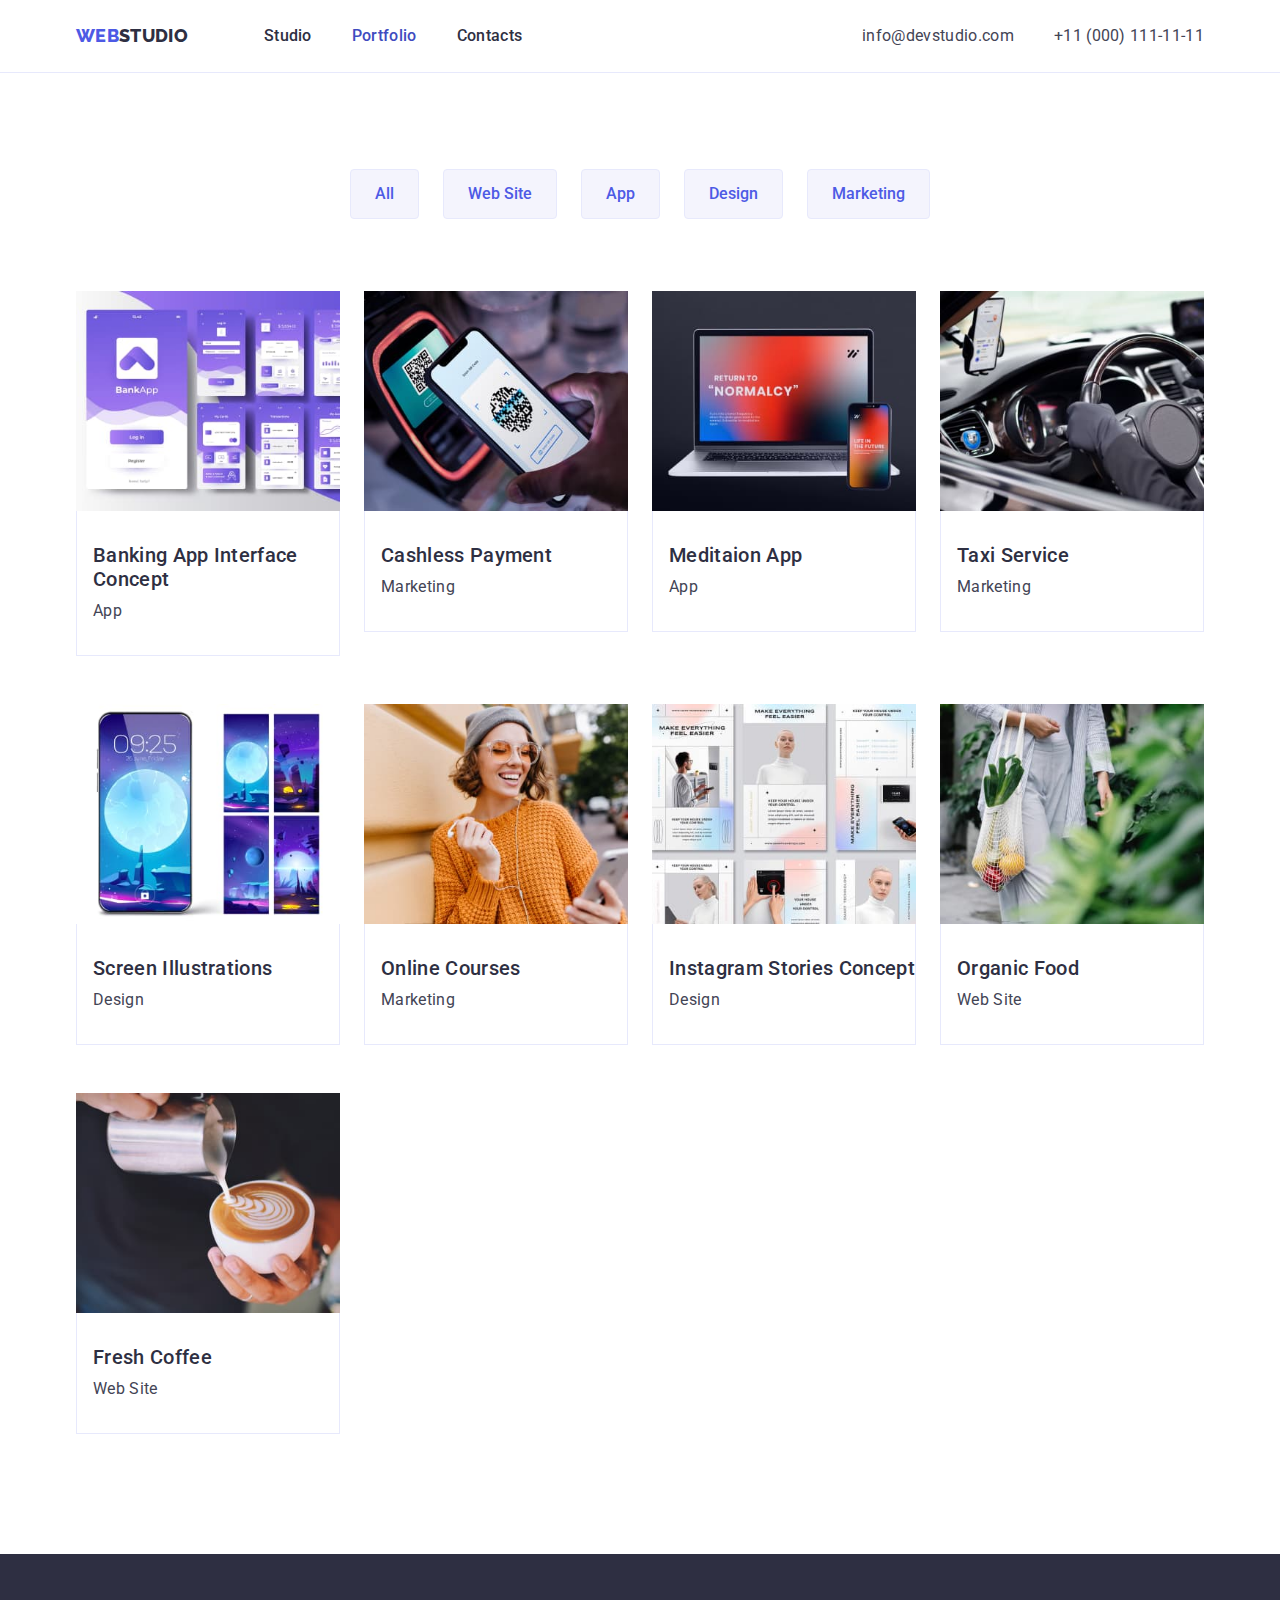
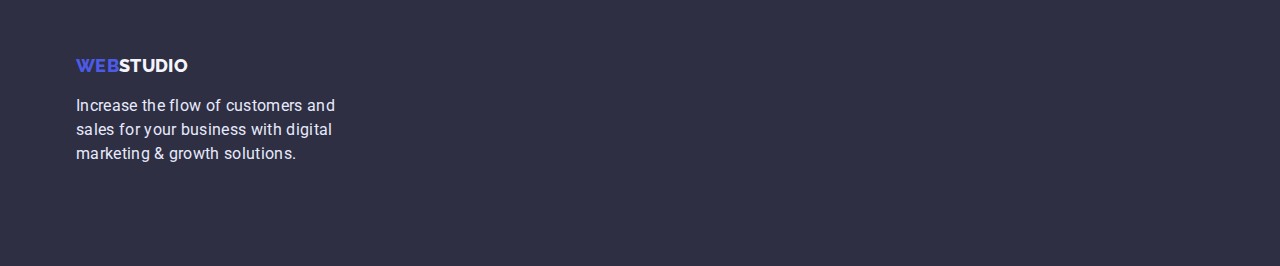
==== portfolio.html @ 9a0416f7 "Initial commit" ====
<!DOCTYPE html>
<html lang="en">
<head>
    <meta charset="UTF-8">
    <meta http-equiv="X-UA-Compatible" content="IE=edge">
    <meta name="viewport" content="width=device-width, initial-scale=1.0">
    <title>WebStudio</title>
    <!--Fonts-->
    <link rel="preconnect" href="https://fonts.googleapis.com">
    <link rel="preconnect" href="https://fonts.gstatic.com" crossorigin>
    <link href="https://fonts.googleapis.com/css2?family=Raleway:wght@800&family=Roboto:wght@400;500;700&display=swap"
        rel="stylesheet">
        <link rel="stylesheet" href="https://cdn.jsdelivr.net/npm/modern-normalize@1.1.0/modern-normalize.min.css">
    <!--Custom styles-->
    <link rel="stylesheet" href="./css/styles.css" />
</head>
<body>
    <!--Heder section-->
    <header class="main-header">
       <div class="header-container container">
       <nav class="nav">
       <a class="logo link" href="./index.html">
           <span class="accent-logo">Web</span>Studio
            </a>
            <ul class="menu list">
                <li class="menu-item">
                    <a class="menu-link link" href="./index.html">Studio</a>
                </li>
                <li class="menu-item">
                    <a class="menu-link link current" href="./portfolio.html">Portfolio</a>
                </li>
                <li class="menu-item">
                    <a class="menu-link link" href="">Contacts</a>
                </li>
            </ul>
        </nav>
        <ul class="contact list">
            <li><a class="mail link" href="mailto:">info@devstudio.com</a></li>
            <li><a class="phone link" href="tel:+110001111111">+11 (000) 111-11-11</a></li>
        </ul>
    </div>
</header>
    <main>
        <!--Filters-->
        <section class="filters">
        <div class="container">
                <h1 class="visually-hidden" >Filters</h1>
                <ul class="btn-list list">
                <li class="btn-item">
                    <button class="button" type="button">All</button>
                </li>
                <li class="btn-item">
                    <button class="button" type="button">Web Site</button>
                </li>
                <li class="btn-item">
                    <button class="button" type="button">App</button>
                </li>
                <li class="btn-item">
                    <button class="button" type="button">Design</button>
                </li>
                <li class="btn-item">
                    <button class="button" type="button">Marketing</button>
                </li>
            </ul>
            <ul class="card-set portfolio-list list">
                <li class="card-set-item img-item">
                    <img
                    src="./images/Portfolio/appimg1.jpg"
                    alt="app"
                    width="360"
                    />
                    <div class="portfolio-wrapper">
                    <h2 class="caption">Banking App Interface Concept</h2>
                    <p class="text">App</p>
                </div>
                </li>
                <li class="card-set-item img-item">
                    <img class="img"
                    src="./images/Portfolio/marketingimg1.jpg"
                    alt="Marketing"
                    width="360"
                    />
                    <div class="portfolio-wrapper">
                    <h2 class="caption">Cashless Payment</h2>
                    <p class="text">Marketing</p>
                </div>
                </li>
                <li class="card-set-item img-item">
                    <img class="img"
                    src="./images/Portfolio/appimg2.jpg"
                    alt="app"
                    width="360"
                    />
                    <div class="portfolio-wrapper">
                    <h2 class="caption">Meditaion App</h2>
                    <p class="text">App</p>
                </div>
                </li>
                <li class="card-set-item img-item">
                    <img class="img"
                    src="./images/Portfolio/marketingimg2.jpg"
                    alt="Marketing"
                    width="360"
                    />
                    <div class="portfolio-wrapper">
                    <h2 class="caption">Taxi Service</h2>
                    <p class="text">Marketing</p>
                </div>
                </li>
                <li class="card-set-item img-item">
                    <img class="img"
                    src="./images/Portfolio/designimg1.jpg"
                    alt="Design"
                    width="360"
                    />
                    <div class="portfolio-wrapper">
                    <h2 class="caption">Screen Illustrations</h2>
                    <p class="text">Design</p>
                </div>
                </li>
                <li class="card-set-item img-item">
                    <img class="img"
                    src="./images/Portfolio/marketing3.jpg"
                    alt="Marketing"
                    width="360"
                    />
                    <div class="portfolio-wrapper">
                    <h2 class="caption">Online Courses</h2>
                    <p class="text">Marketing</p>
                </div>
                </li>
                <li class="card-set-item img-item">
                    <img class="img"
                    src="./images/Portfolio/designimg2.jpg"
                    alt="Design"
                    width="360"
                    />
                    <div class="portfolio-wrapper">
                    <h2 class="caption">Instagram Stories Concept</h2>
                    <p class="text">Design</p>
                </div>
                </li>
                <li class="card-set-item img-item">
                    <img class="img"
                    src="./images/Portfolio/webimg1.jpg"
                    alt="Web Site"
                    width="360"
                    />
                    <div class="portfolio-wrapper">
                    <h2 class="caption">Organic Food</h2>
                    <p class="text">Web Site</p>
                </div>
                </li>
                <li class="card-set-item img-item">
                    <img class="img"
                    src="./images/Portfolio/webimg2.jpg"
                    alt="Web Site"
                    width="360"
                    />
                    <div class="portfolio-wrapper">
                    <h2 class="caption">Fresh Coffee</h2>
                    <p class="text">Web Site</p>
                </div>
                </li>
            </ul>
        </div>
        </section>
        </main>
    <!--Footer section-->
    <footer class="footer">
        <div class="container">
            <a class="logo link" href="./index.html">
                <span class="accent-logo">Web</span><span class="accent-logo-two">Studio</span>
            </a>
            <p class="text light-text">Increase the flow of customers and sales for your business with digital marketing &
                growth solutions.</p>
        </div>
    </footer>
</body>
</html>
---- css/styles.css ----
:root {
    /* Font */
--main-font: Roboto, sans-serif;
--secondary-font: Raleway, sans-serif;
    /* Colors */
--primary-brand: #4D5AE5;
--pressed-state: #404BBF;
--dark: #2E2F42;
--success: #31D0AA;
--success-75: rgba(49, 208, 170, 0,75);
--success-50: rgba(49, 208, 170, 0,50);
--success-10: rgba(49, 208, 170, 0,10);
--text: #434455;
--subtle-text: #8E8F99;
--accent: #E7E9FC;
--light: #F4F4FD;
--modal-overlay: #2E2F42;
--hero-background: #2E2F42;
--background-white: #FFFFFF;
--white-text: #FFFFFF;

/* Others */
--indent: 24px;
--items: 4;
}

body {
   font-family: 'Roboto', sans-serif;
   color:var(--text);
   background-color: var(--background-white);
   font-size: 16px;
   letter-spacing: 0.02em;
}
 
/* RESET START */
h1,
h2,
h3,
h4,
h5,
h6,
p {
    margin-top: 0;
    margin-bottom: 0;
}

ul {
    margin-top: 0;
    margin-bottom: 0;
    padding-left: 0;
    list-style: none;
}

a {
    color: currentColor;
    text-decoration: none;
}

button {
    cursor: pointer;
}

img {
    display: block;
    max-width: 100%;
    height: auto;
}

.container {
    width: 1158px;
    margin-left: auto;
    margin-right: auto;
    padding-left: 15px;
    padding-right: 15px;
}

.visually-hidden {
    position: absolute;
    margin: -1px;
    border: 0;
    padding: 0;
    white-space: nowrap;
    height: 1px;
    clip-path: inset(100%);
    clip: rect(0 0 0 0);
    width: 1px;
    overflow: hidden;
}

/* RESET END */
.list {
    list-style: none;
}

.link {
    text-decoration: none;
}

/* CARD SET */
.card-set {
    display: flex;
    flex-wrap: wrap;

    gap: var(--indent);
}

.card-set-item {
    flex-basis: calc((100% - (var(--indent) * (var(--items) - 1))) / var(--items));
}
/* HEDER SECTION */

.main-header {
    background-color: var(--background-white);
    border-bottom: 1px solid var(--accent)
}

.header-container{
    display: flex;
    align-items: center;
}

.nav{
    margin-right: auto;
    display: flex;
    align-items: center;
}

.logo {
    height: 24px;
    font-family: var(--secondary-font);
    font-weight: 800;
    font-size: 18px;
    line-height: 1.33;
    color: var(--dark);
    text-transform: uppercase;
    margin-right: 76px;
}

.accent-logo {
    color: var(--primary-brand);
    
}

.menu {
    display: flex;
    gap: 40px;
}

.menu-link {
    display: block;
    font-family: var(--main-font);
    font-weight: 500;
    font-size: 16px;
    line-height: 1.5;
    color: var(--modal-overlay);
    padding-top: 24px;
    padding-bottom: 24px;
}

.menu-link:hover,
.menu-link:focus {
    color: var(--pressed-state);
}

.menu-item .current {
    color: var(--pressed-state);
}

.mail {
    font-family: var(--main-font);
    font-weight: 400;
    font-size: 16px;
    line-height: 1.5;
    color: var(--text);
    padding-top: 20px;
    padding-bottom: 20px;
}

.phone {
    font-family: var(--main-font);
    font-weight: 400;
    font-size: 16px;
    line-height: 1.5;
    color: var(--text);
    padding-top: 20px;
    padding-bottom: 20px;
}

.mail:hover,
.mail:focus {
    color: var(--pressed-state);
}

.contact {
    display: flex;
    gap: 40px;   
}

/* HERO SECTION */

.hero {
    background-color: var(--hero-background);
    padding-top: 188px;
    padding-bottom: 188px;
}

.main-title {
    text-align: center;
    font-family: var(--main-font);
    font-weight: 700;
    font-size: 56px;
    line-height: 1.07;
    color: var(--white-text);
    background: var(--modal-overlay);
    width: 494px;
    margin: auto;
    display: block;
    margin-bottom: 48px;
}

.btn {
    padding-top: 16px;
    padding-bottom: 16px;
    padding-left: 32px;
    padding-right: 32px;
    box-shadow: 0px 4px 4px rgba(0, 0, 0, 0.15);
    border-radius: 4px;
    border: 0;
    font-family: var(--main-font);
    font-weight: 500;
    font-size: 16px;
    line-height: 1.5;
    color: var(--white-text);
    background-color: var(--primary-brand);
    margin: auto;
    display: block;
}

.btn:hover,
.btn:focus {
    color: var(--pressed-state);
}

/* ABOUT SECTION */

.about {
    padding-top: 120px;
    padding-bottom: 120px;
}

.about-list {
--items: 4;
--indent: 20px;
}

.caption {
    font-family: var(--main-font);
    font-weight: 500;
    font-size: 20px;
    line-height: 1.2;
    color: var(--modal-overlay);
    margin-bottom: 8px;
}

.text-item {
    width: 264px;
}
.text {
    font-family: var(--main-font);
    font-weight: 400;
    font-size: 16px;
    line-height: 1.5;
    color: var(--text);
}

/* WHAT ARE WE DOING SECTION */

.our-projects {
    padding-bottom: 120px;
}
    
.heading {
    font-family: var(--main-font);
    font-weight: 700;
    font-size: 36px;
    line-height: 1.11;
    color: var(--modal-overlay);
    margin-bottom: 72px;
    text-align: center;
}

.projects-list {
    --items: 3;
    --indent: 20px;
}

/* TEAM SECTION */
.team {
    background: var(--light);
    padding-top: 120px;
    padding-bottom: 120px;
}

.team-list {
    --items: 4;
}

.team-wrapper {
     padding-top: 32px;
     padding-bottom: 32px;
     background: var(--background-white);
     box-shadow: 0px 1px 6px rgba(46, 47, 66, 0.08), 0px 1px 1px rgba(46, 47, 66, 0.16), 0px 2px 1px rgba(46, 47, 66, 0.08);
     border-radius: 0px 0px 4px 4px;
}

.img-item {
    width: 264px;
}

.text-center{
    text-align: center;
}

.text-center-two {
    text-align: center;
    padding-bottom: 3;
}

/* FOOTER SECTION */

.footer {
    background: var(--hero-background);
    padding-top: 100px;
    padding-bottom: 100px;
}

.accent-logo-two {
    color: var(--light);
}

.light-text {
    color: var(--accent);
    margin-top: 16px;
    width: 264px;
}

/* PORTFOLIO */

/* FILTERS */

.filters{
padding-top: 96px;
padding-bottom: 120px;
}

.btn-list {
    display: flex;
    justify-content: center;
    gap: 24px;
    margin-bottom: 72px;
}

.button {
    font-family: var(--main-font);
    font-weight: 500;
    font-size: 16px;
    line-height: 1.5;
    color: var(--primary-brand);
    background: var(--light);
    padding: 12px 24px;
    border: 1px solid var(--accent);
    border-radius: 4px;
}

.button:hover,
.button:focus {
    color: var(--white-text);
    background: var(--pressed-state);
}

.portfolio-list {
    --indent: 48px 24px;
    --items: 3;
}

.portfolio-wrapper {
    padding-top: 32px;
    padding-bottom: 32px;
    padding-left: 16px;
    background: var(--background-white);
    border: 1px solid var(--accent);
    border-top: none;
}
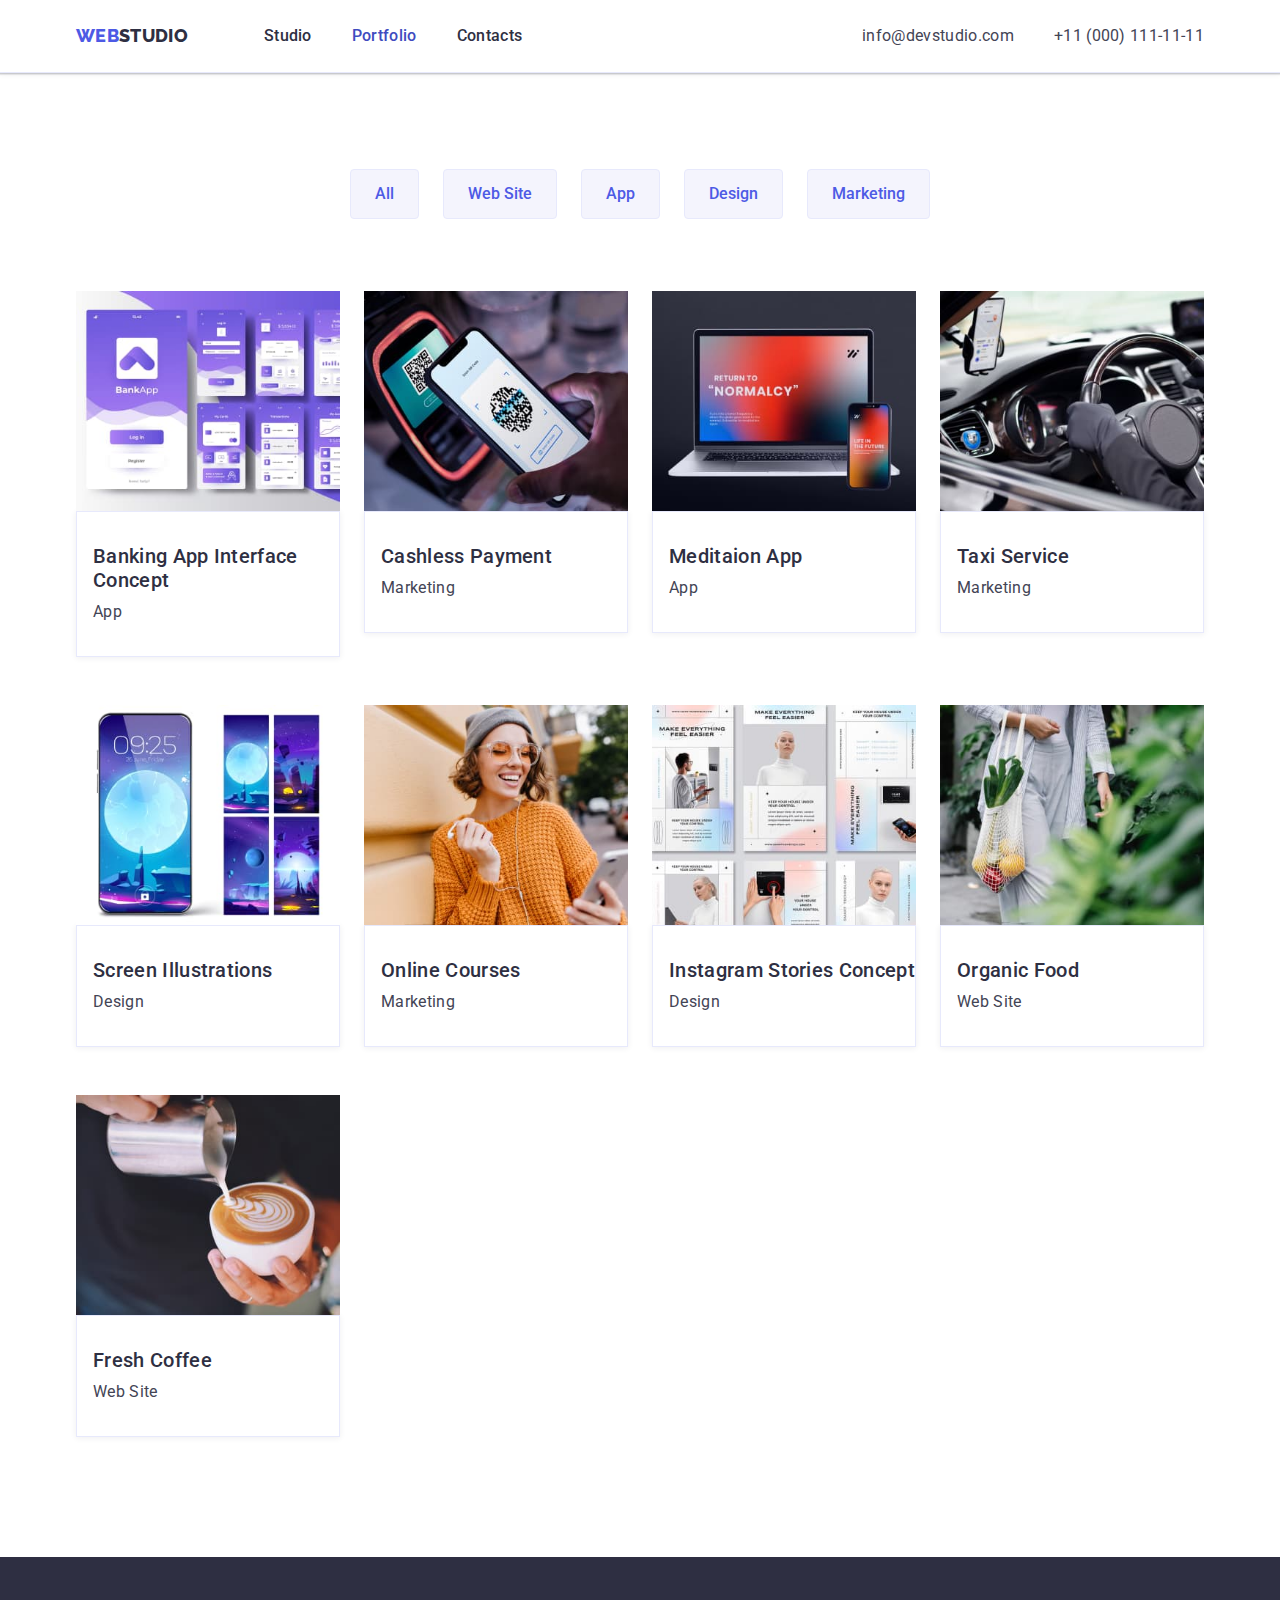
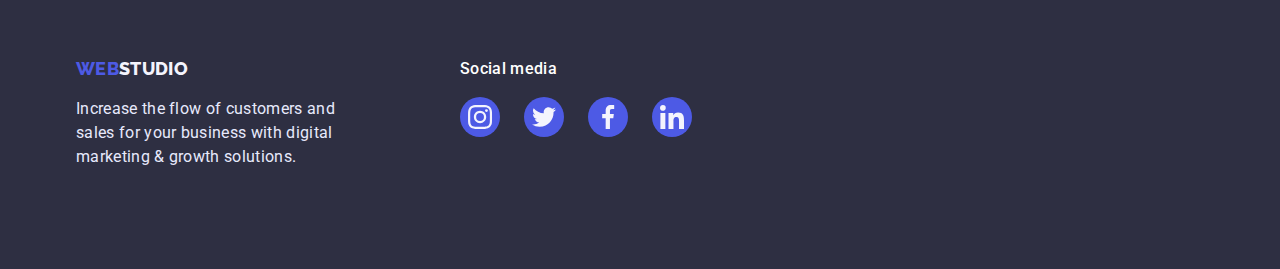
==== commit 0a3f3f74: "Add icons.svg" ====
--- a/portfolio.html
+++ b/portfolio.html
@@ -167,14 +167,49 @@
         </section>
         </main>
     <!--Footer section-->
-    <footer class="footer">
-        <div class="container">
+<footer class="footer">
+    <div class="footer-container container">
+        <section class="text-footer">
             <a class="logo link" href="./index.html">
                 <span class="accent-logo">Web</span><span class="accent-logo-two">Studio</span>
             </a>
-            <p class="text light-text">Increase the flow of customers and sales for your business with digital marketing &
-                growth solutions.</p>
-        </div>
-    </footer>
+            <p class="text light-text">Increase the flow of customers and sales for your business with digital marketing
+                & growth solutions.</p>
+        </section>
+        <section class="social-footer">
+            <h2 class="social-text">Social media</h2>
+            <ul class="social-list list">
+                <li class="social-list-item">
+                    <a href="" class="social-list-link">
+                        <svg class="social-list-icon" widt="24" height="24">
+                            <use href="./images/icons.svg#icon-instagram"></use>
+                        </svg>
+                    </a>
+                </li>
+                <li class="social-list-item">
+                    <a href="" class="social-list-link">
+                        <svg class="social-list-icon" widt="24" height="24">
+                            <use href="./images/icons.svg#icon-twitter"></use>
+                        </svg>
+                    </a>
+                </li>
+                <li class="social-list-item">
+                    <a href="" class="social-list-link">
+                        <svg class="social-list-icon" widt="24" height="24">
+                            <use href="./images/icons.svg#icon-facebook"></use>
+                        </svg>
+                    </a>
+                </li>
+                <li class="social-list-item">
+                    <a href="" class="social-list-link">
+                        <svg class="social-list-icon" widt="24" height="24">
+                            <use href="./images/icons.svg#icon-linkedin"></use>
+                        </svg>
+                    </a>
+                </li>
+            </ul>
+        </section>
+    </div>
+</footer>
 </body>
 </html>--- a/css/styles.css
+++ b/css/styles.css
@@ -111,12 +111,16 @@
 
 .main-header {
     background-color: var(--background-white);
-    border-bottom: 1px solid var(--accent)
+    border-bottom: 1px solid var(--accent);
+    box-shadow: 0px 2px 1px rgba(46, 47, 66, 0.08),
+                0px 1px 1px rgba(46, 47, 66, 0.16),
+                0px 1px 6px rgba(46, 47, 66, 0.08);
 }
 
 .header-container{
     display: flex;
     align-items: center;
+    
 }
 
 .nav{
@@ -202,6 +206,8 @@
     background-color: var(--hero-background);
     padding-top: 188px;
     padding-bottom: 188px;
+    background-image: linear-gradient(rgba(46, 47, 66, 0.7),rgba(46, 47, 66, 0.7)), url(../images/bacimg.jpg);
+    background-size: cover;
 }
 
 .main-title {
@@ -211,7 +217,7 @@
     font-size: 56px;
     line-height: 1.07;
     color: var(--white-text);
-    background: var(--modal-overlay);
+    /* background: var(--modal-overlay); */
     width: 494px;
     margin: auto;
     display: block;
@@ -253,6 +259,17 @@
 --indent: 20px;
 }
 
+.feature {
+    display: flex;
+    justify-content: center;
+    align-items: center;
+    width: 264px;
+    height: 112px;
+    background-color: var(--light);
+    border-radius: 4px;
+    margin-bottom: 8px;
+}
+
 .caption {
     font-family: var(--main-font);
     font-weight: 500;
@@ -265,6 +282,7 @@
 .text-item {
     width: 264px;
 }
+
 .text {
     font-family: var(--main-font);
     font-weight: 400;
@@ -295,10 +313,12 @@
 }
 
 /* TEAM SECTION */
+
 .team {
     background: var(--light);
     padding-top: 120px;
     padding-bottom: 120px;
+    margin-bottom: 130px;
 }
 
 .team-list {
@@ -306,11 +326,11 @@
 }
 
 .team-wrapper {
-     padding-top: 32px;
-     padding-bottom: 32px;
-     background: var(--background-white);
-     box-shadow: 0px 1px 6px rgba(46, 47, 66, 0.08), 0px 1px 1px rgba(46, 47, 66, 0.16), 0px 2px 1px rgba(46, 47, 66, 0.08);
-     border-radius: 0px 0px 4px 4px;
+    padding-top: 32px;
+    padding-bottom: 32px;
+    background: var(--background-white);
+    box-shadow: 0px 1px 6px rgba(46, 47, 66, 0.08), 0px 1px 1px rgba(46, 47, 66, 0.16), 0px 2px 1px rgba(46, 47, 66, 0.08);
+    border-radius: 0px 0px 4px 4px;
 }
 
 .img-item {
@@ -323,10 +343,77 @@
 
 .text-center-two {
     text-align: center;
-    padding-bottom: 3;
-}
-
+    /* padding-bottom: 3; */
+    margin-bottom: 8px;
+}
+
+.social-list {
+    display: flex;
+    justify-content: center;
+    gap: 24px;
+}
+
+.social-list-link {
+    display: flex;
+    justify-content: center;
+    align-items: center;
+    width: 40px;
+    height: 40px;
+    border-radius: 50%;
+    background-color: var(--primary-brand);
+}
+
+.social-list-link:hover,
+.social-list-link:focus {
+    background-color: var(--pressed-state);
+}
+
+.social-list-icon {
+    fill: var(--light);
+}
+
+/* CUSTOMERS */
+
+.customers {
+    margin-bottom: 120px;
+}
+
+.customers-heading{
+    margin-bottom: 72px;
+}
+
+.customers-list {
+    display: flex;
+    gap: 24px;
+}
+
+.customers-list-link {
+    display: flex;
+    justify-content: center;
+    align-items: center;
+    width: 168px;
+    height: 88px;
+    border: 1px solid var(--subtle-text);
+    border-radius: 4px;
+    gap: 24px;
+    fill: var(--subtle-text);
+}
+
+.customers-list-link:hover,
+.customers-list-link:focus {
+    border: 1px solid var(--pressed-state);
+}
+
+.customers-list-icon:hover,
+.customers-list-icon:focus {
+    fill: var(--pressed-state);
+}
 /* FOOTER SECTION */
+
+.footer-container {
+    display: flex;
+    gap: 120px;
+}
 
 .footer {
     background: var(--hero-background);
@@ -334,6 +421,11 @@
     padding-bottom: 100px;
 }
 
+.text-footer {
+    width: 264px;
+}
+
+
 .accent-logo-two {
     color: var(--light);
 }
@@ -344,13 +436,52 @@
     width: 264px;
 }
 
+.media-footer {
+    width: 208px;
+}
+
+.social-text {
+    font-family: var(--main-font);
+    font-weight: 500;
+    font-size: 16px;
+    line-height: 1.5;
+    color: var(--white-text);
+    margin-bottom: 16px;
+}
+
+.media-list {
+    display: flex;
+    justify-content: center;
+    gap: 16px;
+}
+
+.media-list-link {
+    display: flex;
+    justify-content: center;
+    align-items: center;
+    width: 40px;
+    height: 40px;
+    border-radius: 50%;
+    background-color: rgba(255, 255, 255, 0.1);
+
+}
+
+.media-list-link:hover,
+.media-list-link:focus {
+    background-color: var(--success);
+}
+
+.media-list-icon {
+    fill: var(--light);
+}
+
 /* PORTFOLIO */
 
 /* FILTERS */
 
 .filters{
-padding-top: 96px;
-padding-bottom: 120px;
+    padding-top: 96px;
+    padding-bottom: 120px;
 }
 
 .btn-list {
@@ -376,6 +507,10 @@
 .button:focus {
     color: var(--white-text);
     background: var(--pressed-state);
+    box-shadow: 0px 3px 1px rgba(0, 0, 0, 0.1),
+    0px 2px 1px rgba(0, 0, 0, 0.08),
+    0px 2px 2px rgba(0, 0, 0, 0.12);
+    border: var(--pressed-state)
 }
 
 .portfolio-list {
@@ -389,5 +524,11 @@
     padding-left: 16px;
     background: var(--background-white);
     border: 1px solid var(--accent);
-    border-top: none;
-}+    box-shadow: 0px 1px 6px rgba(46, 47, 66, 0.08);
+}
+
+.img-item:hover,
+.img-item:focus {
+    border: 0.5px solid var(--light);
+    box-shadow: 0px 1px 6px rgba(46, 47, 66, 0.08), 0px 1px 1px rgba(46, 47, 66, 0.16), 0px 2px 1px rgba(46, 47, 66, 0.08);
+}
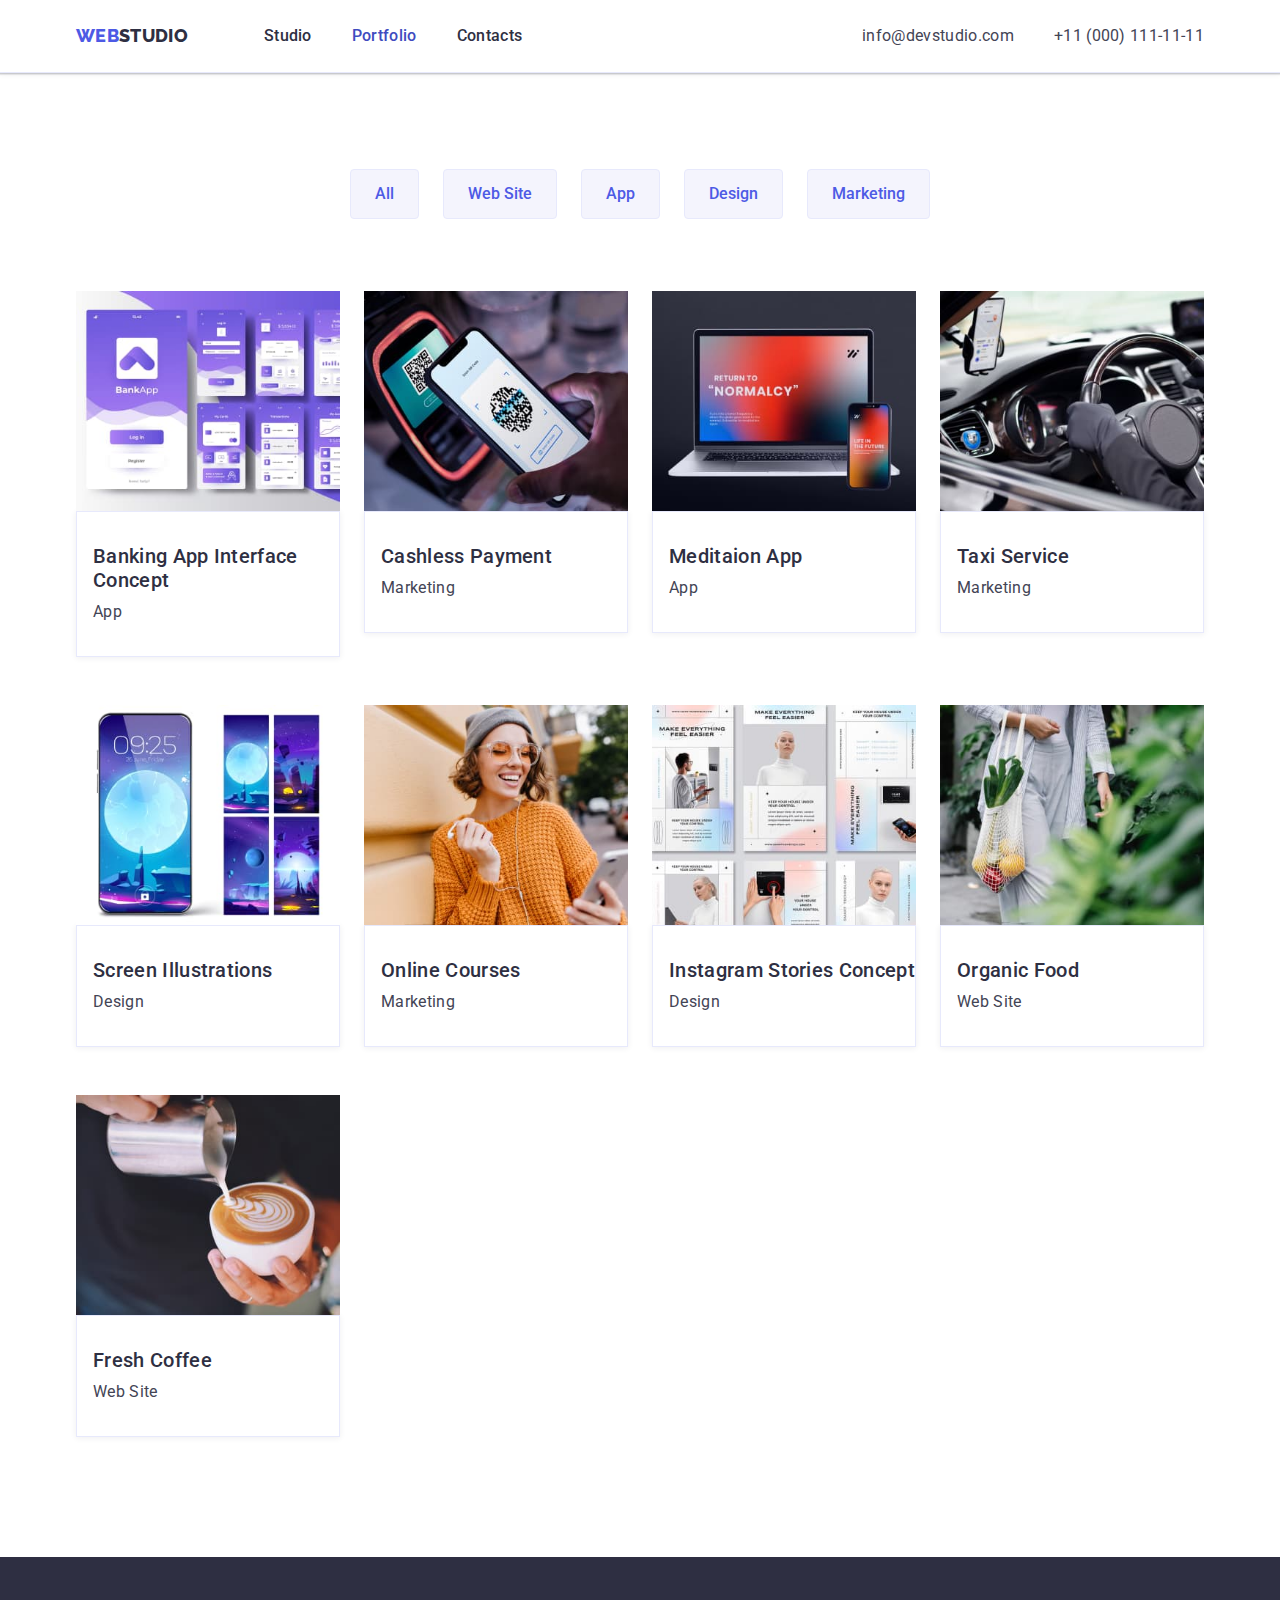
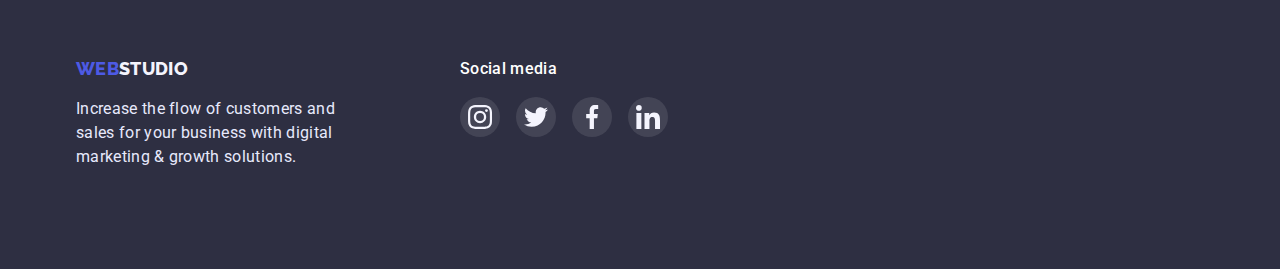
==== commit 4afb476f: "Add changes" ====
--- a/portfolio.html
+++ b/portfolio.html
@@ -64,6 +64,7 @@
             </ul>
             <ul class="card-set portfolio-list list">
                 <li class="card-set-item img-item">
+                    <a class="portfolio-link">
                     <img
                     src="./images/Portfolio/appimg1.jpg"
                     alt="app"
@@ -73,8 +74,10 @@
                     <h2 class="caption">Banking App Interface Concept</h2>
                     <p class="text">App</p>
                 </div>
-                </li>
-                <li class="card-set-item img-item">
+                </a>
+                </li>
+                <li class="card-set-item img-item">
+                    <a class="portfolio-link">
                     <img class="img"
                     src="./images/Portfolio/marketingimg1.jpg"
                     alt="Marketing"
@@ -84,8 +87,10 @@
                     <h2 class="caption">Cashless Payment</h2>
                     <p class="text">Marketing</p>
                 </div>
-                </li>
-                <li class="card-set-item img-item">
+                </a>
+                </li>
+                <li class="card-set-item img-item">
+                    <a class="portfolio-link">
                     <img class="img"
                     src="./images/Portfolio/appimg2.jpg"
                     alt="app"
@@ -95,8 +100,10 @@
                     <h2 class="caption">Meditaion App</h2>
                     <p class="text">App</p>
                 </div>
-                </li>
-                <li class="card-set-item img-item">
+                </a>
+                </li>
+                <li class="card-set-item img-item">
+                    <a class="portfolio-link">
                     <img class="img"
                     src="./images/Portfolio/marketingimg2.jpg"
                     alt="Marketing"
@@ -106,8 +113,10 @@
                     <h2 class="caption">Taxi Service</h2>
                     <p class="text">Marketing</p>
                 </div>
-                </li>
-                <li class="card-set-item img-item">
+                </a>
+                </li>
+                <li class="card-set-item img-item">
+                    <a class="portfolio-link">
                     <img class="img"
                     src="./images/Portfolio/designimg1.jpg"
                     alt="Design"
@@ -117,8 +126,10 @@
                     <h2 class="caption">Screen Illustrations</h2>
                     <p class="text">Design</p>
                 </div>
-                </li>
-                <li class="card-set-item img-item">
+                </a>
+                </li>
+                <li class="card-set-item img-item">
+                    <a class="portfolio-link">
                     <img class="img"
                     src="./images/Portfolio/marketing3.jpg"
                     alt="Marketing"
@@ -128,8 +139,10 @@
                     <h2 class="caption">Online Courses</h2>
                     <p class="text">Marketing</p>
                 </div>
-                </li>
-                <li class="card-set-item img-item">
+                </a>
+                </li>
+                <li class="card-set-item img-item">
+                    <a class="portfolio-link">
                     <img class="img"
                     src="./images/Portfolio/designimg2.jpg"
                     alt="Design"
@@ -139,8 +152,10 @@
                     <h2 class="caption">Instagram Stories Concept</h2>
                     <p class="text">Design</p>
                 </div>
-                </li>
-                <li class="card-set-item img-item">
+                </a>
+                </li>
+                <li class="card-set-item img-item">
+                    <a class="portfolio-link">
                     <img class="img"
                     src="./images/Portfolio/webimg1.jpg"
                     alt="Web Site"
@@ -150,8 +165,10 @@
                     <h2 class="caption">Organic Food</h2>
                     <p class="text">Web Site</p>
                 </div>
-                </li>
-                <li class="card-set-item img-item">
+                </a>
+                </li>
+                <li class="card-set-item img-item">
+                    <a class="portfolio-link">
                     <img class="img"
                     src="./images/Portfolio/webimg2.jpg"
                     alt="Web Site"
@@ -161,6 +178,7 @@
                     <h2 class="caption">Fresh Coffee</h2>
                     <p class="text">Web Site</p>
                 </div>
+                </a>
                 </li>
             </ul>
         </div>
@@ -176,33 +194,33 @@
             <p class="text light-text">Increase the flow of customers and sales for your business with digital marketing
                 & growth solutions.</p>
         </section>
-        <section class="social-footer">
+        <section class="media-footer">
             <h2 class="social-text">Social media</h2>
-            <ul class="social-list list">
-                <li class="social-list-item">
-                    <a href="" class="social-list-link">
-                        <svg class="social-list-icon" widt="24" height="24">
+            <ul class="media-list list">
+                <li class="media-list-item">
+                    <a href="" class="media-list-link">
+                        <svg class="media-list-icon" widt="24" height="24">
                             <use href="./images/icons.svg#icon-instagram"></use>
                         </svg>
                     </a>
                 </li>
-                <li class="social-list-item">
-                    <a href="" class="social-list-link">
-                        <svg class="social-list-icon" widt="24" height="24">
+                <li class="media-list-item">
+                    <a href="" class="media-list-link">
+                        <svg class="media-list-icon" widt="24" height="24">
                             <use href="./images/icons.svg#icon-twitter"></use>
                         </svg>
                     </a>
                 </li>
-                <li class="social-list-item">
-                    <a href="" class="social-list-link">
-                        <svg class="social-list-icon" widt="24" height="24">
+                <li class="media-list-item">
+                    <a href="" class="media-list-link">
+                        <svg class="media-list-icon" widt="24" height="24">
                             <use href="./images/icons.svg#icon-facebook"></use>
                         </svg>
                     </a>
                 </li>
-                <li class="social-list-item">
-                    <a href="" class="social-list-link">
-                        <svg class="social-list-icon" widt="24" height="24">
+                <li class="media-list-item">
+                    <a href="" class="media-list-link">
+                        <svg class="media-list-icon" widt="24" height="24">
                             <use href="./images/icons.svg#icon-linkedin"></use>
                         </svg>
                     </a>
--- a/css/styles.css
+++ b/css/styles.css
@@ -208,6 +208,9 @@
     padding-bottom: 188px;
     background-image: linear-gradient(rgba(46, 47, 66, 0.7),rgba(46, 47, 66, 0.7)), url(../images/bacimg.jpg);
     background-size: cover;
+    max-width: 1440px;
+    margin-left: auto;
+    margin-right: auto;
 }
 
 .main-title {
@@ -263,7 +266,6 @@
     display: flex;
     justify-content: center;
     align-items: center;
-    width: 264px;
     height: 112px;
     background-color: var(--light);
     border-radius: 4px;
@@ -387,6 +389,7 @@
     gap: 24px;
 }
 
+
 .customers-list-link {
     display: flex;
     justify-content: center;
@@ -396,18 +399,20 @@
     border: 1px solid var(--subtle-text);
     border-radius: 4px;
     gap: 24px;
-    fill: var(--subtle-text);
+    color: var(--subtle-text);
+}
+
+
+.customers-list-icon {
+    fill: currentColor;
 }
 
 .customers-list-link:hover,
 .customers-list-link:focus {
+    color: var(--pressed-state);
     border: 1px solid var(--pressed-state);
 }
 
-.customers-list-icon:hover,
-.customers-list-icon:focus {
-    fill: var(--pressed-state);
-}
 /* FOOTER SECTION */
 
 .footer-container {
@@ -518,6 +523,15 @@
     --items: 3;
 }
 
+.portfolio-link {
+    display: block;
+}
+
+.portfolio-link:hover,
+.portfolio-link:focus {
+    box-shadow: 0px 1px 6px rgba(46, 47, 66, 0.08), 0px 1px 1px rgba(46, 47, 66, 0.16), 0px 2px 1px rgba(46, 47, 66, 0.08);
+}
+
 .portfolio-wrapper {
     padding-top: 32px;
     padding-bottom: 32px;
@@ -526,9 +540,3 @@
     border: 1px solid var(--accent);
     box-shadow: 0px 1px 6px rgba(46, 47, 66, 0.08);
 }
-
-.img-item:hover,
-.img-item:focus {
-    border: 0.5px solid var(--light);
-    box-shadow: 0px 1px 6px rgba(46, 47, 66, 0.08), 0px 1px 1px rgba(46, 47, 66, 0.16), 0px 2px 1px rgba(46, 47, 66, 0.08);
-}
